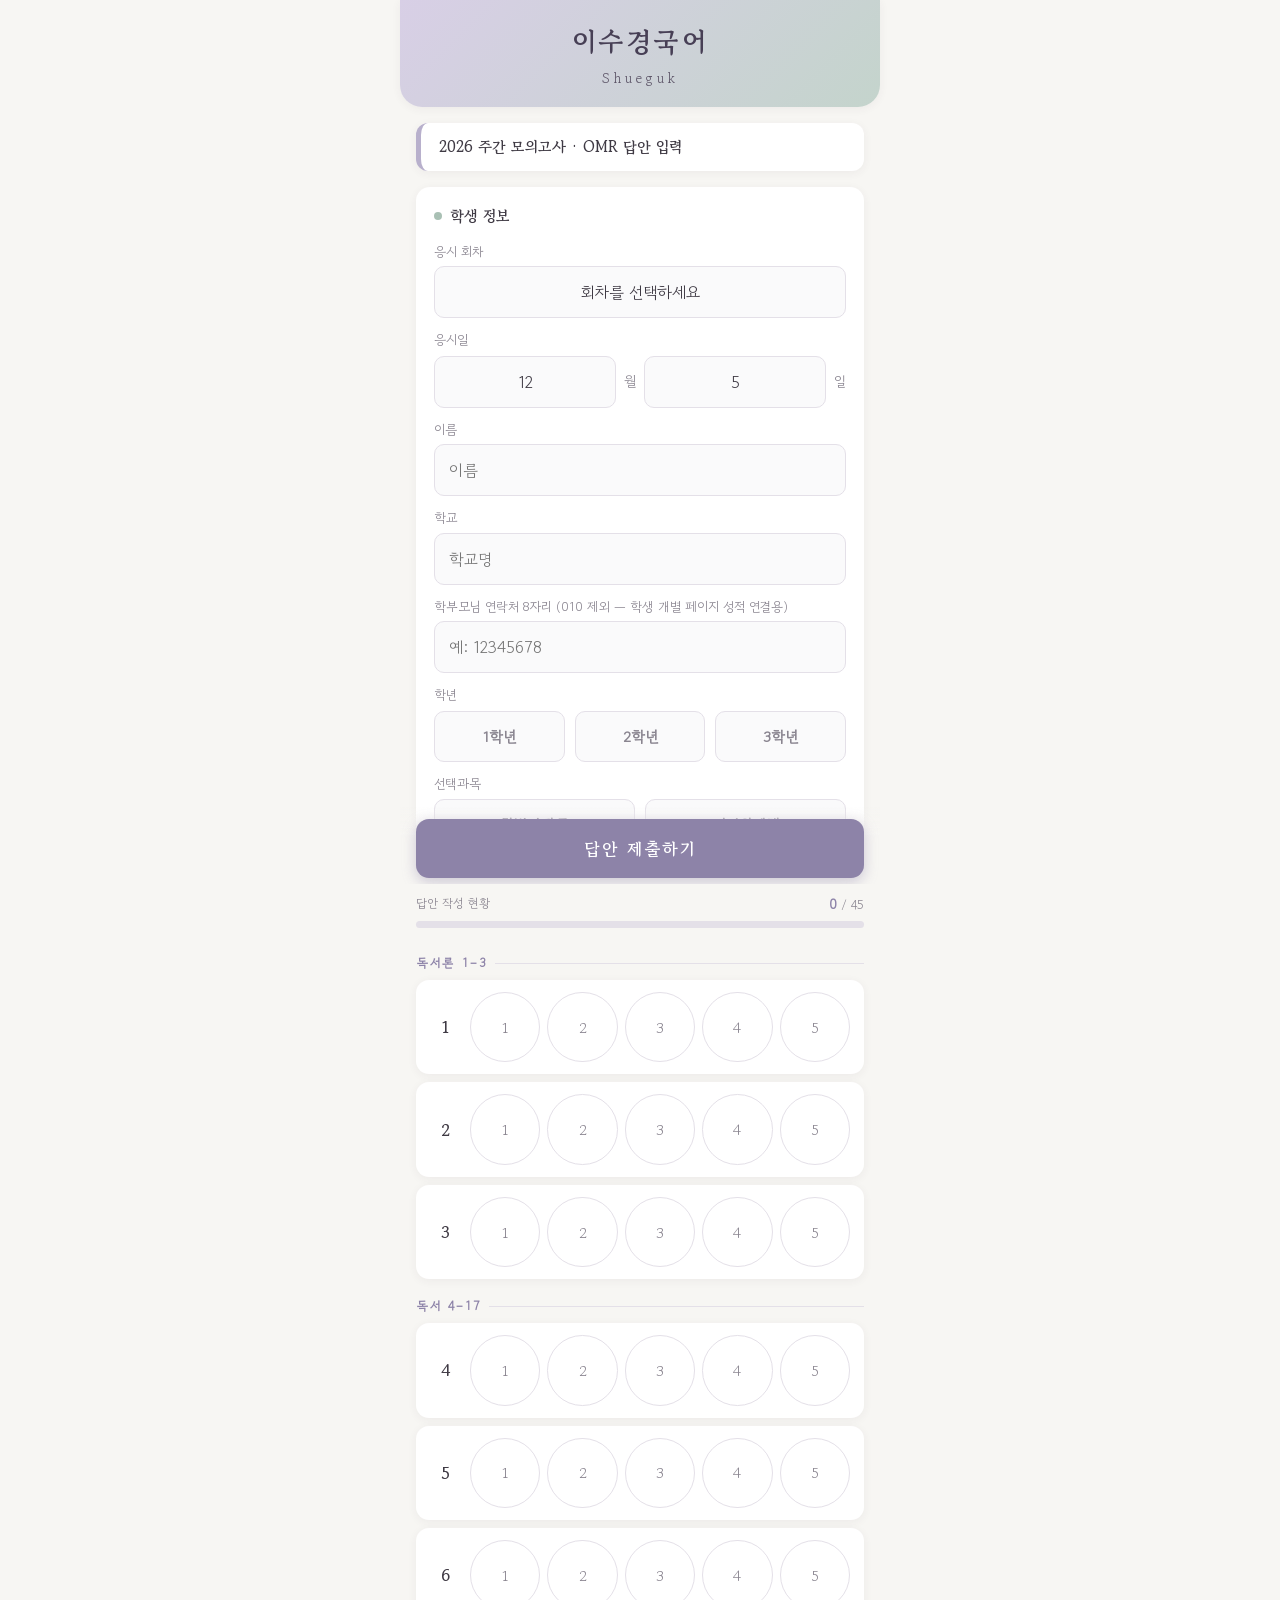
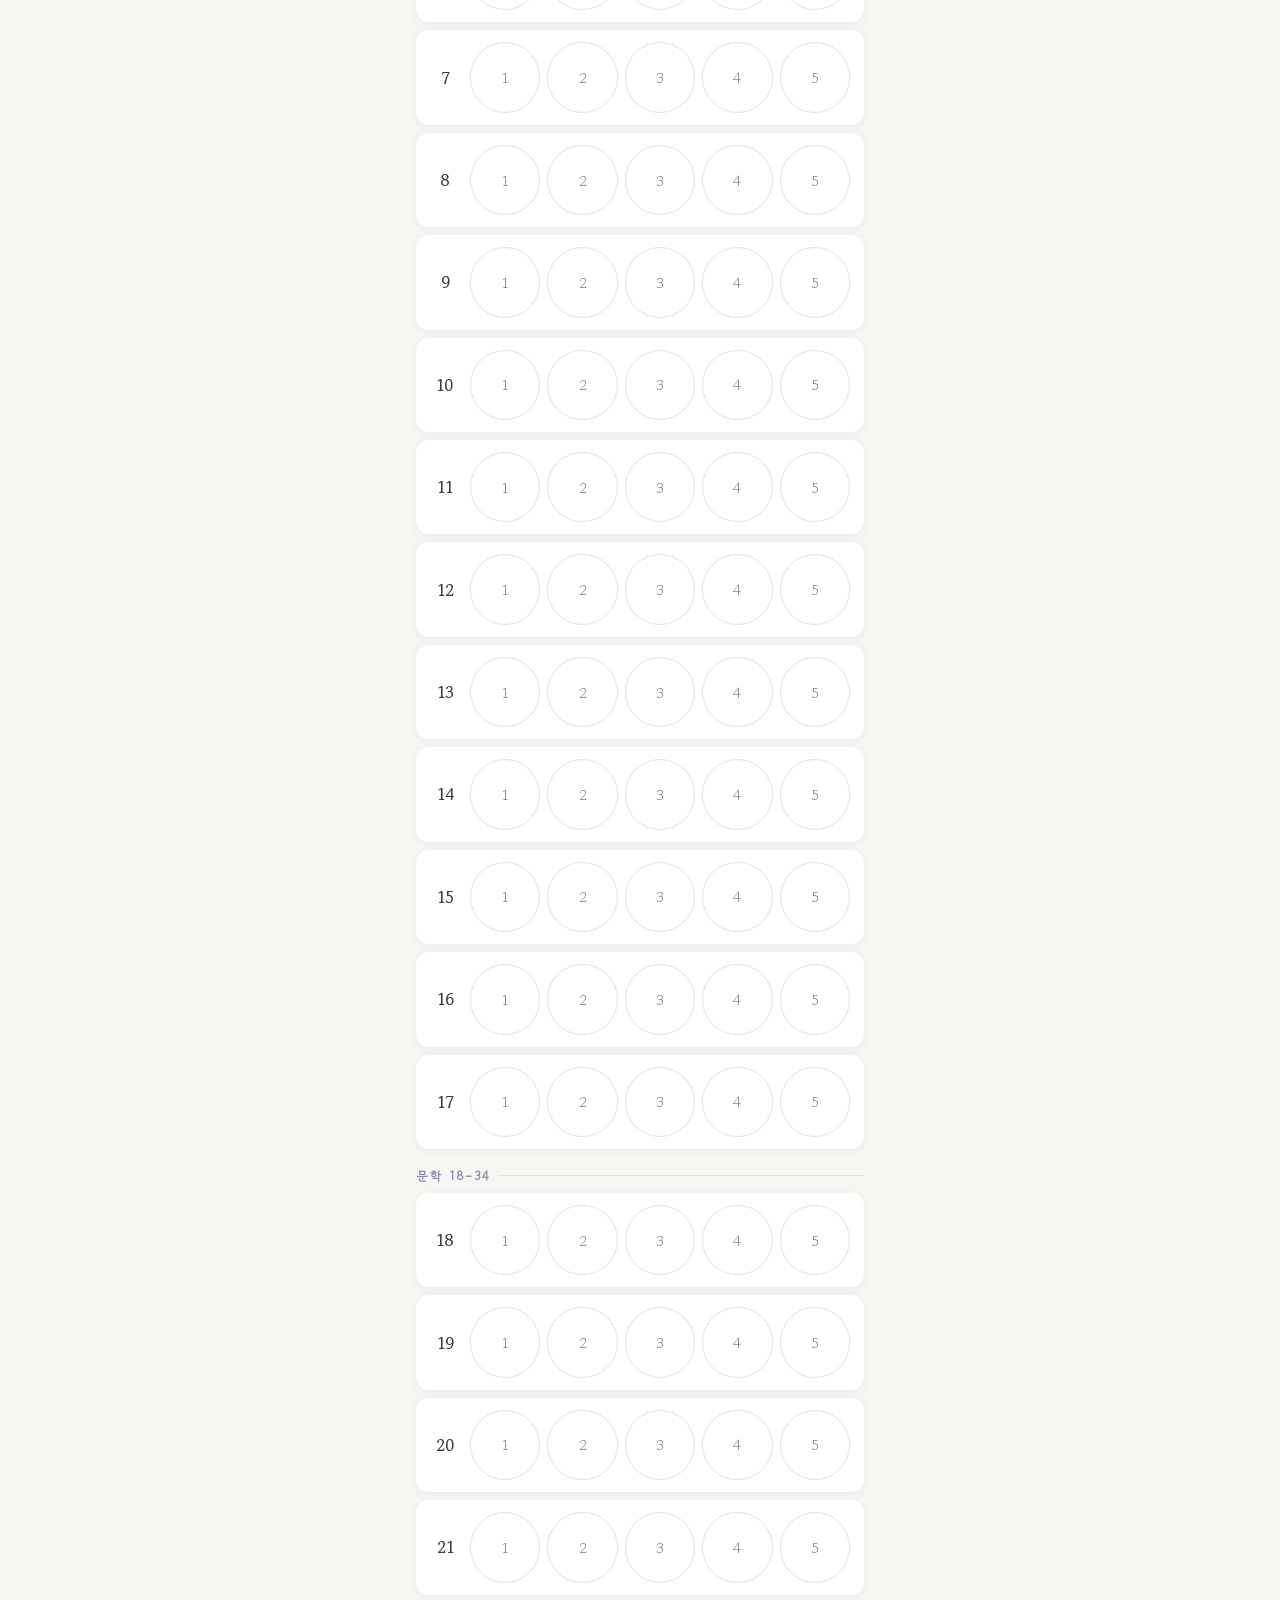
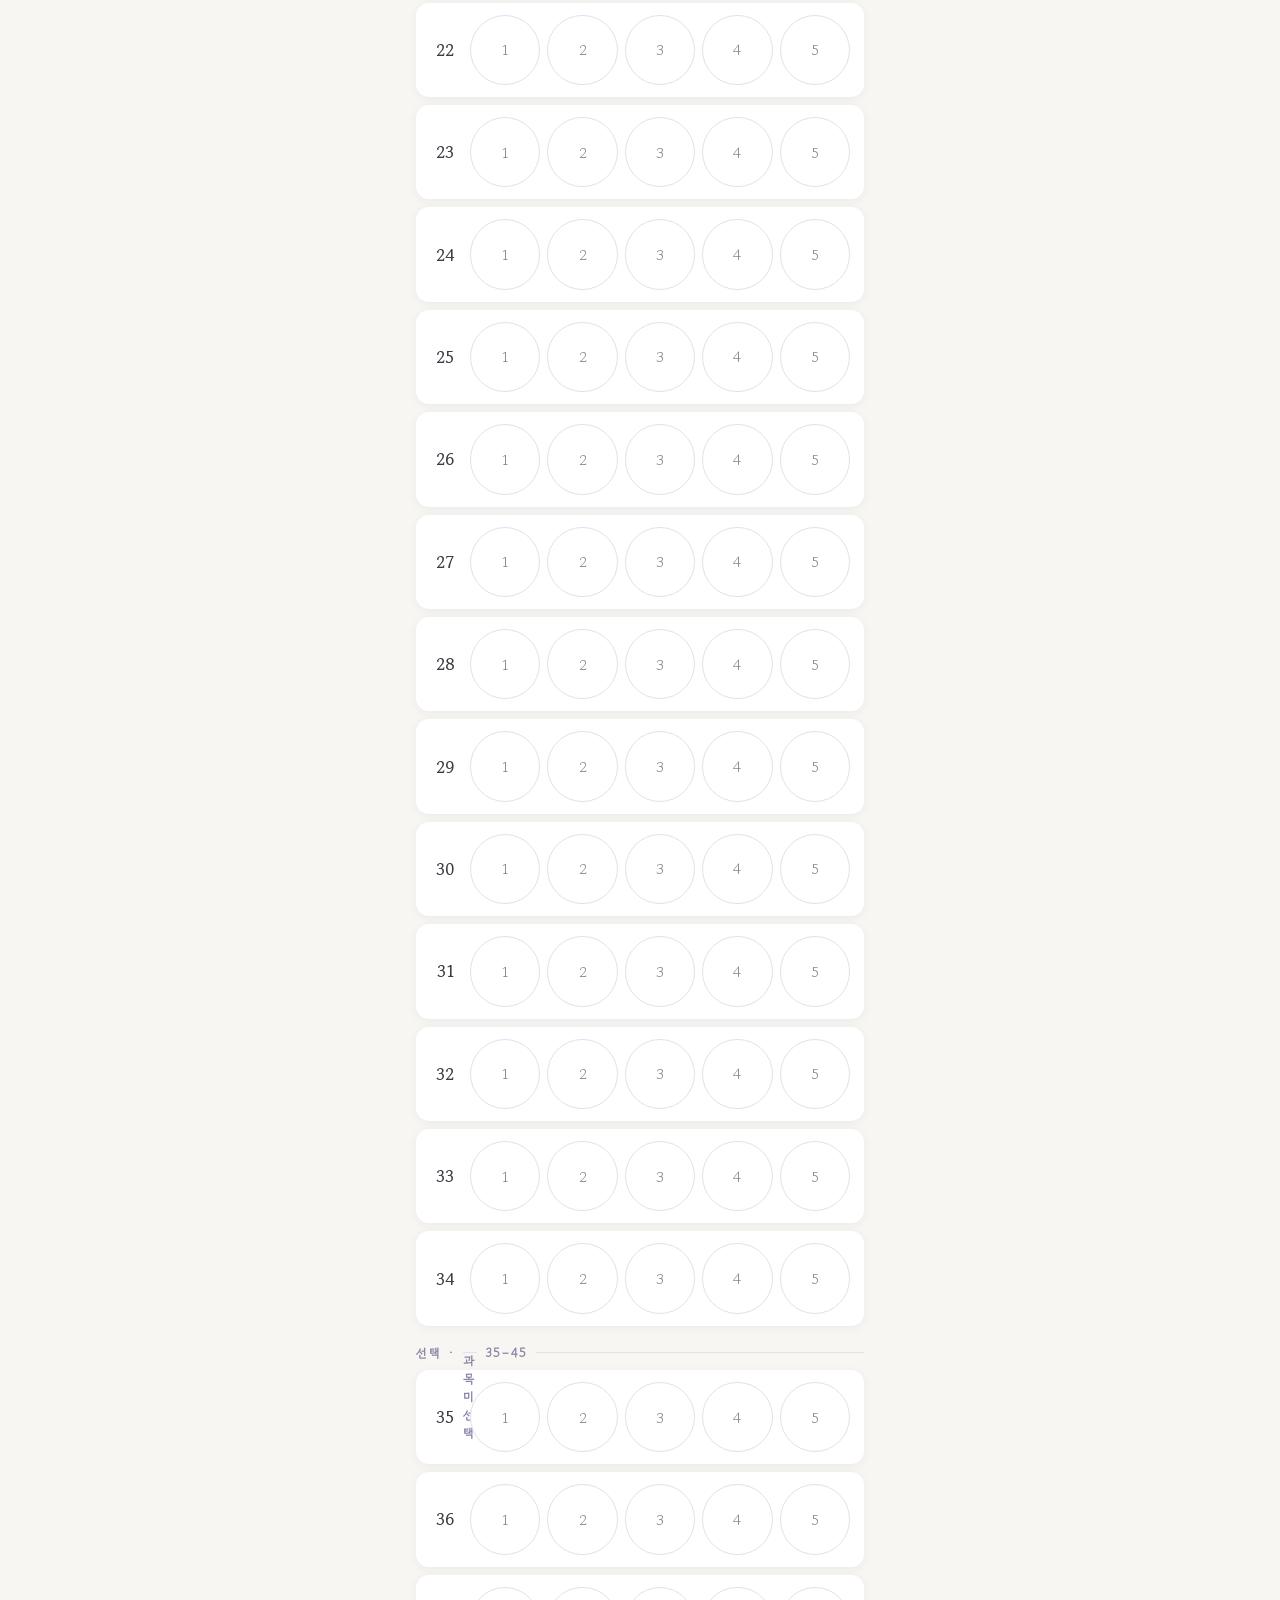
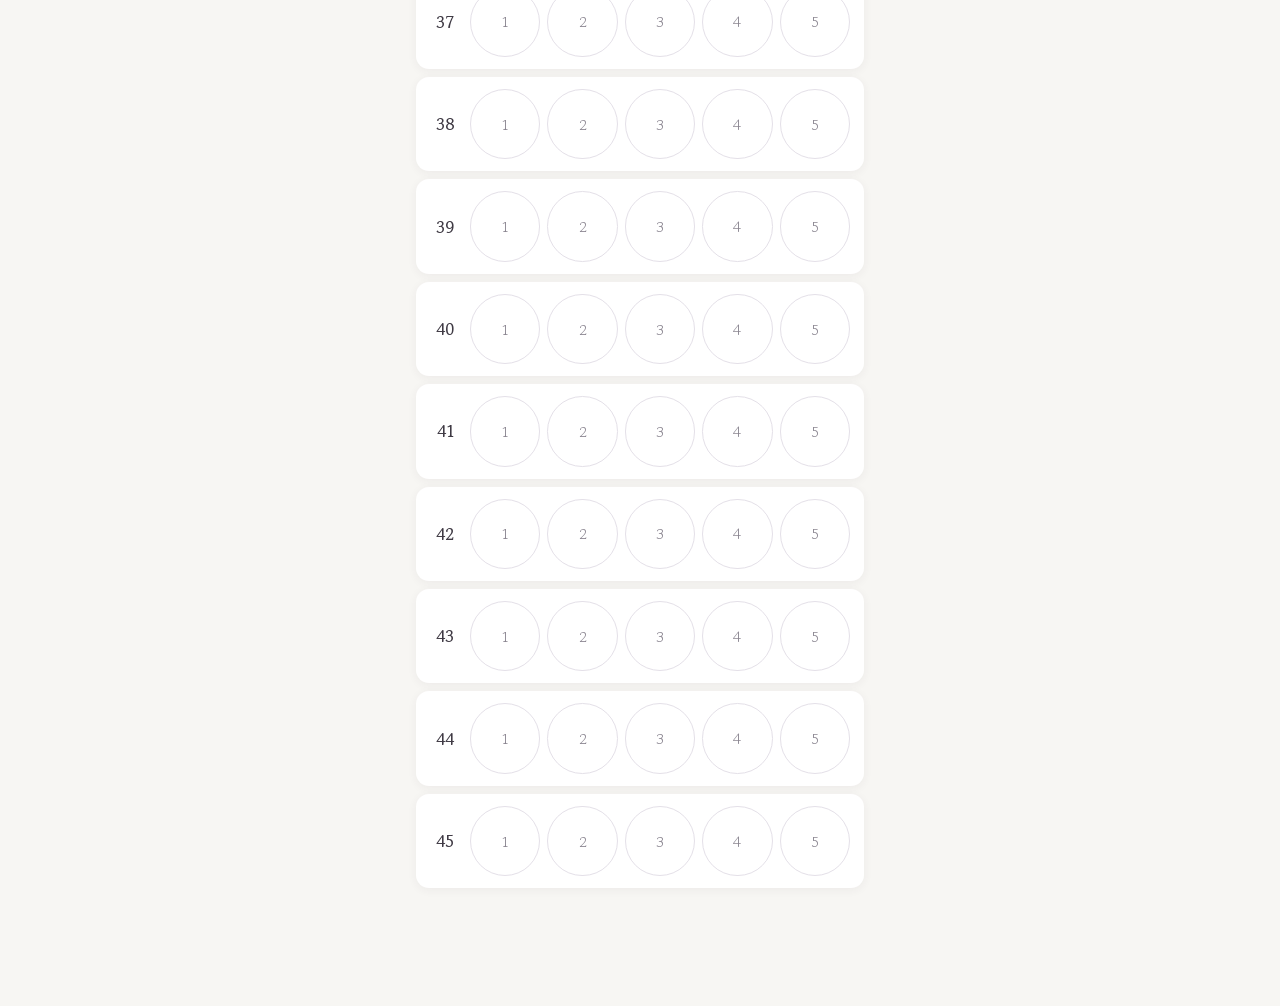
==== omr_student.html @ f89d7acd "omr_student.html 추가: Apps Script 학생 OMR 화면 원본(8자리 입력 반영) - 실서비스 omr_student(google.script.run 방식) 실파" ====
<!DOCTYPE html>
<html lang="ko">
<head>
<meta charset="utf-8">
<meta name="viewport" content="width=device-width, initial-scale=1, maximum-scale=1, user-scalable=no">
<title>이수경 국어 · 주간 모의고사 OMR</title>
<!-- ※ Apps Script 프로젝트의 'omr_student' 파일 원본입니다.
     수정 시 이 파일을 고친 뒤 Apps Script의 omr_student에 통째로 붙여넣고 재배포하세요.
     (2026-07: 학부모님 연락처 8자리 입력 + payload.studentId 추가 — 학생 개별 페이지 성적 연결용) -->
<link rel="preconnect" href="https://fonts.googleapis.com">
<link rel="preconnect" href="https://fonts.gstatic.com" crossorigin>
<link href="https://fonts.googleapis.com/css2?family=Gowun+Batang:wght@400;700&family=Gowun+Dodum&display=swap" rel="stylesheet">
<style>
  :root{
    --sage:#a9c0b4; --sage-d:#7fa08f;
    --lav:#b8b0cc; --lav-d:#8d83a8;
    --ink:#3f3a44; --muted:#8a8590;
    --line:#e4e0e8; --paper:#f7f6f3; --card:#ffffff;
    --ok:#1b8a3a; --ok-bg:#e3f2e8; --bad:#d0473f; --bar:#9b8fb5;
    --shadow:0 2px 10px rgba(63,58,68,.06);
  }
  *{box-sizing:border-box;-webkit-tap-highlight-color:transparent;}
  html,body{margin:0;padding:0;}
  body{
    font-family:'Gowun Dodum',-apple-system,sans-serif;
    background:var(--paper); color:var(--ink);
    max-width:480px; margin:0 auto; padding:0 0 110px;
    line-height:1.5;
  }
  /* ── 헤더 ── */
  .brand{
    background:linear-gradient(135deg,#d8cfe6 0%,#c4d4cc 100%);
    padding:22px 20px 18px; text-align:center;
    border-radius:0 0 22px 22px; box-shadow:var(--shadow);
  }
  .brand .name{
    font-family:'Gowun Batang',serif; font-weight:700;
    font-size:27px; letter-spacing:3px; color:#473f55;
  }
  .brand .sub{ font-family:'Gowun Batang',serif; font-size:14px; color:#5d5568; letter-spacing:4px; margin-top:5px; }
  .title-bar{
    background:var(--card); margin:16px 16px 0; padding:13px 18px;
    border-radius:12px; box-shadow:var(--shadow);
    font-family:'Gowun Batang',serif; font-size:15px; font-weight:700;
    border-left:5px solid var(--lav);
  }
  /* ── 학생정보 카드 ── */
  .card{
    background:var(--card); margin:16px; padding:18px;
    border-radius:14px; box-shadow:var(--shadow);
  }
  .card h3{
    margin:0 0 14px; font-size:15px; font-family:'Gowun Batang',serif;
    display:flex; align-items:center; gap:8px;
  }
  .card h3::before{ content:""; width:8px; height:8px; border-radius:50%; background:var(--sage); }
  label{ display:block; font-size:13px; color:var(--muted); margin:12px 0 5px; }
  input[type=text]{
    width:100%; padding:13px 14px; border:1.5px solid var(--line);
    border-radius:10px; font-size:16px; font-family:inherit; background:#fafafb;
    transition:border-color .15s;
  }
  input[type=text]:focus{ outline:none; border-color:var(--lav); background:#fff; }
  /* 응시일 드롭다운 */
  .date-row{ display:flex; align-items:center; gap:8px; margin-top:6px; }
  .sel{
    flex:1; padding:13px 12px; border:1.5px solid var(--line); border-radius:10px;
    font-size:16px; font-family:inherit; background:#fafafb; color:var(--ink);
    -webkit-appearance:none; appearance:none; text-align:center;
  }
  .sel:focus{ outline:none; border-color:var(--lav); background:#fff; }
  .date-row .unit{ font-size:14px; color:var(--muted); }
  /* 선택과목 토글 */
  .subj{ display:flex; gap:10px; margin-top:6px; }
  .subj button{
    flex:1; padding:14px 8px; border:1.5px solid var(--line); background:#fafafb;
    border-radius:10px; font-size:15px; font-family:inherit; color:var(--muted);
    cursor:pointer; transition:all .15s; font-weight:700;
  }
  .subj button.on{
    background:var(--lav); border-color:var(--lav); color:#fff;
    box-shadow:0 3px 8px rgba(141,131,168,.35);
  }
  /* ── 진행률 ── */
  .progress-wrap{
    position:sticky; top:0; z-index:20; background:var(--paper);
    padding:10px 16px 8px; backdrop-filter:blur(4px);
  }
  .progress-info{ display:flex; justify-content:space-between; font-size:12px; color:var(--muted); margin-bottom:6px; }
  .progress-info b{ color:var(--lav-d); font-size:14px; }
  .bar{ height:7px; background:var(--line); border-radius:99px; overflow:hidden; }
  .bar > i{ display:block; height:100%; width:0; background:linear-gradient(90deg,var(--sage),var(--lav)); transition:width .3s; }
  /* ── 문항 섹션 ── */
  .sec-label{
    margin:18px 16px 4px; font-size:12px; letter-spacing:2px; color:var(--lav-d);
    font-weight:700; display:flex; align-items:center; gap:8px;
  }
  .sec-label span{ flex:1; height:1px; background:var(--line); }
  .q{
    background:var(--card); margin:8px 16px; padding:12px 14px;
    border-radius:13px; box-shadow:var(--shadow);
    display:flex; align-items:center; gap:10px;
    transition:box-shadow .15s;
  }
  .q.answered{ box-shadow:0 0 0 1.5px var(--sage) inset, var(--shadow); }
  .q .num{
    width:30px; flex-shrink:0; text-align:center;
    font-family:'Gowun Batang',serif; font-weight:700; font-size:16px; color:var(--ink);
  }
  .choices{ display:flex; gap:7px; flex:1; }
  .choices button{
    flex:1; aspect-ratio:1; min-width:0; border:1.5px solid var(--line);
    background:#fff; border-radius:50%; font-size:15px; color:var(--muted);
    font-family:'Gowun Batang',serif; cursor:pointer; transition:all .12s;
  }
  .choices button:active{ transform:scale(.9); }
  .choices button.sel{
    background:var(--sage-d); border-color:var(--sage-d); color:#fff; font-weight:700;
    box-shadow:0 2px 6px rgba(127,160,143,.4);
  }
  /* ── 하단 제출 바 ── */
  .footer{
    position:fixed; bottom:0; left:50%; transform:translateX(-50%);
    width:100%; max-width:480px; padding:12px 16px 22px;
    background:linear-gradient(to top,var(--paper) 70%,transparent);
  }
  #submit{
    width:100%; padding:17px; border:none; border-radius:13px;
    background:var(--lav-d); color:#fff; font-size:17px; font-weight:700;
    font-family:'Gowun Batang',serif; cursor:pointer; letter-spacing:2px;
    box-shadow:0 4px 14px rgba(141,131,168,.4); transition:opacity .15s;
  }
  #submit:active{ opacity:.85; }
  #submit:disabled{ background:var(--muted); box-shadow:none; }
  /* ── 완료 화면 ── */
  .done{
    display:none; text-align:center; padding:70px 30px;
  }
  .done .check{
    width:84px; height:84px; margin:0 auto 22px; border-radius:50%;
    background:var(--ok-bg); display:flex; align-items:center; justify-content:center;
    font-size:42px; color:var(--ok);
  }
  .done h2{ font-family:'Gowun Batang',serif; margin:0 0 8px; }
  .done p{ color:var(--muted); font-size:14px; }
  .toast{
    position:fixed; bottom:96px; left:50%; transform:translateX(-50%) translateY(20px);
    background:var(--ink); color:#fff; padding:11px 20px; border-radius:99px;
    font-size:13px; opacity:0; transition:all .25s; pointer-events:none; z-index:50; white-space:nowrap;
  }
  .toast.show{ opacity:1; transform:translateX(-50%) translateY(0); }

  /* ───── 성적표 영역 ───── */
  #report{ display:none; }
  #report .rbrand{ background:linear-gradient(135deg,#d8cfe6 0%,#c4d4cc 100%);
    padding:22px; display:flex; align-items:center; justify-content:space-between;
    border-radius:0 0 22px 22px; box-shadow:var(--shadow); }
  #report .rbrand .name{ font-family:'Gowun Batang',serif; font-weight:700; font-size:24px; letter-spacing:2px; color:#473f55; }
  #report .rbrand .sub{ font-family:'Gowun Batang',serif; font-size:13px; color:#5d5568; letter-spacing:2px; margin-top:4px; }
  #report .rbrand .logo{ width:54px;height:54px;border-radius:50%;background:rgba(255,255,255,.55);
    display:flex;align-items:center;justify-content:center;font-family:'Gowun Batang',serif;font-size:11px;color:#6b6280; }
  #report .tbar{ background:#e8e3f0; margin:16px; padding:11px 18px; border-radius:10px;
    font-family:'Gowun Batang',serif; font-size:15px; font-weight:700; color:#4a4356; text-align:center; }
  #report section{ margin:16px; }
  #report h2{ font-family:'Gowun Batang',serif; font-size:16px; margin:0 0 10px; display:flex; align-items:center; gap:8px; }
  #report h2::before{ content:""; width:9px;height:9px;border-radius:2px;background:var(--lav); }
  #report table{ width:100%; border-collapse:collapse; background:#fff; border-radius:10px; overflow:hidden; box-shadow:var(--shadow); }
  #report th,#report td{ padding:11px 8px; text-align:center; font-size:14px; }
  #report .info th{ background:#cdd9e0; color:#3c4a52; font-weight:700; }
  #report .info td{ background:#efeef1; }
  #report .score th{ background:#cdd9e0; color:#3c4a52; }
  #report .score td{ background:#efeef1; font-size:15px; }
  #report .score .big{ font-family:'Gowun Batang',serif; font-size:22px; font-weight:700; color:var(--lav-d); }
  #report table.areatbl th{ background:#dcd5e6; color:#473f55; font-size:13px; padding:9px 6px; }
  #report table.areatbl td{ padding:9px 6px; font-size:13.5px; border-bottom:1px solid var(--line); white-space:nowrap; }
  #report table.areatbl td.areaname{ text-align:left; padding-left:14px; }
  #report table.areatbl .cat{ color:var(--muted); font-size:12px; font-weight:700; }
  #report table.areatbl .hit{ color:var(--lav-d); font-weight:700; }
  #report table.areatbl tr.total td{ background:#efeef1; font-weight:700; }
  #report .chart{ background:#fff; border-radius:10px; box-shadow:var(--shadow); padding:14px 10px 8px; margin-top:14px; }
  #report .grid-wrap{ overflow-x:auto; background:#fff; border-radius:10px; box-shadow:var(--shadow); padding:4px; }
  #report table.scoretbl{ min-width:480px; }
  #report table.scoretbl th,#report table.scoretbl td{ padding:7px 5px; font-size:12.5px; border:1px solid #eee; }
  #report .rowlabel{ background:#dcd5e6; color:#473f55; font-weight:700; white-space:nowrap; font-size:12px; }
  #report .qn{ background:#e8e3f0; font-weight:700; color:#4a4356; }
  #report td.o{ color:var(--ok); font-weight:700; }
  #report td.x{ color:var(--bad); font-weight:700; background:#fcebea; }
  #report .legend{ font-size:12px; color:var(--muted); margin-top:8px; text-align:right; }
</style>
</head>
<body>

<div id="main">
  <!-- 헤더 -->
  <div class="brand">
    <div class="name">이수경국어</div>
    <div class="sub">Shueguk</div>
  </div>
  <div class="title-bar">2026 주간 모의고사 · OMR 답안 입력</div>

  <!-- 학생정보 -->
  <div class="card">
    <h3>학생 정보</h3>
    <label>응시 회차</label>
    <select id="exam" class="sel" style="width:100%;">
      <option value="">회차를 선택하세요</option>
    </select>
    <label>응시일</label>
    <div class="date-row">
      <select id="mon" class="sel"></select>
      <span class="unit">월</span>
      <select id="day" class="sel"></select>
      <span class="unit">일</span>
    </div>
    <label>이름</label>
    <input type="text" id="name" placeholder="이름" autocomplete="off">
    <label>학교</label>
    <input type="text" id="school" placeholder="학교명" autocomplete="off">
    <label>학부모님 연락처 8자리 (010 제외 — 학생 개별 페이지 성적 연결용)</label>
    <input type="text" id="parentPhone" placeholder="예: 12345678" inputmode="numeric" maxlength="9" autocomplete="off">
    <label>학년</label>
    <div class="subj">
      <button type="button" data-grade="1" onclick="pickGrade(this)">1학년</button>
      <button type="button" data-grade="2" onclick="pickGrade(this)">2학년</button>
      <button type="button" data-grade="3" onclick="pickGrade(this)">3학년</button>
    </div>
    <label>선택과목</label>
    <div class="subj">
      <button type="button" data-subj="화법과작문" onclick="pickSubj(this)">화법과작문</button>
      <button type="button" data-subj="언어와매체" onclick="pickSubj(this)">언어와매체</button>
    </div>
  </div>

  <!-- 진행률 -->
  <div class="progress-wrap">
    <div class="progress-info"><span>답안 작성 현황</span><span><b id="cnt">0</b> / 45</span></div>
    <div class="bar"><i id="barFill"></i></div>
  </div>

  <!-- 문항 영역 (스크립트가 영역별로 자동 생성) -->
  <div id="quiz"></div>
</div>

<!-- 완료 화면 -->
<div class="done" id="done">
  <div class="check">✓</div>
  <h2>제출이 완료되었습니다</h2>
  <p id="doneMsg"></p>
</div>

<!-- 제출 바 -->
<div class="footer" id="footer">
  <button id="submit" onclick="submit()">답안 제출하기</button>
</div>

<!-- 성적표 -->
<div id="report"></div>

<div class="toast" id="toast"></div>

<script>
  const TOTAL = 45;
  // 영역 구분 (성적표 큰 분류와 일치)
  const SECTIONS = [
    { name:'독서론',  from:1,  to:3  },
    { name:'독서',    from:4,  to:17 },
    { name:'문학',    from:18, to:34 },
    { name:'선택과목', from:35, to:45, select:true }
  ];
  const picks = {};
  let subject = null;
  let grade = null;

  // 응시일 드롭다운 채우기 (월 1~12, 일 1~31)
  (function fillDate(){
    const mon=document.getElementById('mon'), day=document.getElementById('day');
    const now=new Date();
    for(let m=1;m<=12;m++){ const o=document.createElement('option'); o.value=m; o.textContent=m; if(m===now.getMonth()+1)o.selected=true; mon.appendChild(o); }
    for(let d=1;d<=31;d++){ const o=document.createElement('option'); o.value=d; o.textContent=d; if(d===now.getDate())o.selected=true; day.appendChild(o); }
  })();

  // 회차 목록 불러오기 (스프레드시트에서 자동)
  function fillExamList(names){
    const sel=document.getElementById('exam');
    sel.innerHTML='<option value="">회차를 선택하세요</option>';
    names.forEach(n=>{ const o=document.createElement('option'); o.value=n; o.textContent=n; sel.appendChild(o); });
  }
  (function loadExams(){
    if(window.google && google.script && google.script.run){
      // 실제 환경: 스프레드시트의 회차정답 시트에서 목록을 가져옴
      google.script.run.withSuccessHandler(fillExamList)
        .withFailureHandler(()=>toast('회차 목록을 불러오지 못했습니다'))
        .getExamList();
    }else{
      // 로컬 데모: 임시 목록
      fillExamList(['상상3-4회차','상상3-5회차']);
    }
  })();

  // 문항 한 개 생성
  function makeQ(i){
    const q = document.createElement('div');
    q.className='q'; q.id='q'+i;
    q.innerHTML = `<span class="num">${i}</span><div class="choices"></div>`;
    const ch = q.querySelector('.choices');
    for(let j=1;j<=5;j++){
      const b=document.createElement('button');
      b.textContent=j;
      b.onclick=()=>choose(i,j,ch,q);
      ch.appendChild(b);
    }
    return q;
  }

  // 영역별 섹션 렌더링
  function buildQuiz(){
    const quiz=document.getElementById('quiz');
    SECTIONS.forEach(sec=>{
      const label=document.createElement('div');
      label.className='sec-label';
      if(sec.select){
        label.innerHTML=`선택 · <span id="subjLabel" style="flex:0;color:var(--lav-d)">과목 미선택</span> ${sec.from}–${sec.to}<span></span>`;
      }else{
        label.innerHTML=`${sec.name} ${sec.from}–${sec.to}<span></span>`;
      }
      quiz.appendChild(label);
      for(let i=sec.from;i<=sec.to;i++) quiz.appendChild(makeQ(i));
    });
  }
  buildQuiz();

  function choose(i,j,ch,q){
    picks[i]=j;
    ch.querySelectorAll('button').forEach(x=>x.classList.remove('sel'));
    ch.children[j-1].classList.add('sel');
    q.classList.add('answered');
    updateProgress();
  }

  function updateProgress(){
    const n=Object.keys(picks).length;
    document.getElementById('cnt').textContent=n;
    document.getElementById('barFill').style.width=(n/TOTAL*100)+'%';
  }

  function pickSubj(btn){
    subject=btn.dataset.subj;
    btn.parentElement.querySelectorAll('button').forEach(b=>b.classList.remove('on'));
    btn.classList.add('on');
    const lbl=document.getElementById('subjLabel'); if(lbl) lbl.textContent=subject;
  }

  function pickGrade(btn){
    grade=btn.dataset.grade;
    btn.parentElement.querySelectorAll('button').forEach(b=>b.classList.remove('on'));
    btn.classList.add('on');
  }

  function toast(msg){
    const t=document.getElementById('toast');
    t.textContent=msg; t.classList.add('show');
    clearTimeout(t._t); t._t=setTimeout(()=>t.classList.remove('show'),2200);
  }

  function submit(){
    const name=document.getElementById('name').value.trim();
    const school=document.getElementById('school').value.trim();
    const studentId=document.getElementById('parentPhone').value.replace(/\D/g,'');
    const examName=document.getElementById('exam').value;
    const mon=document.getElementById('mon').value;
    const day=document.getElementById('day').value;
    if(!examName){ toast('응시 회차를 선택해 주세요'); window.scrollTo({top:0,behavior:'smooth'}); return; }
    if(!name){ toast('이름을 입력해 주세요'); document.getElementById('name').focus(); return; }
    if(!school){ toast('학교를 입력해 주세요'); document.getElementById('school').focus(); return; }
    if(!/^\d{8}$/.test(studentId)){ toast('학부모님 연락처 8자리를 입력해 주세요 (010 제외)'); document.getElementById('parentPhone').focus(); return; }
    if(!grade){ toast('학년을 선택해 주세요'); window.scrollTo({top:0,behavior:'smooth'}); return; }
    if(!subject){ toast('선택과목을 골라 주세요'); window.scrollTo({top:0,behavior:'smooth'}); return; }

    const missing=[];
    for(let i=1;i<=TOTAL;i++) if(!picks[i]) missing.push(i);
    if(missing.length){
      if(!confirm(`미응답 ${missing.length}문항이 있습니다 (${missing.slice(0,5).join(', ')}${missing.length>5?'...':''}).\n그대로 제출할까요?`)) return;
    }

    const payload={
      examName, name, school, grade, subject,
      studentId,   // 부모님 8자리 — 응답 시트 '학생ID' 열에 기록(동명이인 구분용)
      examDate: `${mon}월 ${day}일`,
      examMonth: Number(mon), examDay: Number(day),
      answers: picks,
      submittedAt: new Date().toISOString()
    };

    const btn=document.getElementById('submit');
    btn.disabled=true; btn.textContent='채점 중...';

    if(window.google && google.script && google.script.run){
      // 실제 환경: 서버가 채점·저장 후 성적표 데이터(JSON 문자열)를 돌려줌
      google.script.run
        .withSuccessHandler(function(jsonStr){
          let res;
          try{ res = JSON.parse(jsonStr); }
          catch(e){ btn.disabled=false; btn.textContent='답안 제출하기'; toast('결과 데이터 오류'); return; }
          if(res && res.ok){ onDone(res); }
          else{ btn.disabled=false; btn.textContent='답안 제출하기'; toast('채점 오류: ' + (res&&res.error?res.error:'알 수 없음')); }
        })
        .withFailureHandler(e=>{ btn.disabled=false; btn.textContent='답안 제출하기'; toast('제출 실패: 다시 시도해 주세요'); })
        .submitOMR(payload);
    }else{
      // 로컬 데모: 서버 없이 완료 화면만
      console.log('제출 payload:', payload);
      setTimeout(()=>onDone({ student:payload, result:null }), 600);
    }
  }

  function onDone(res){
    document.getElementById('main').style.display='none';
    document.getElementById('footer').style.display='none';
    if(res && res.result){
      renderReport(res);          // 서버 채점 결과 → 성적표
    }else{
      // 데모(로컬): 결과가 없으면 완료 메시지만
      const p=res.student||res;
      document.getElementById('done').style.display='block';
      document.getElementById('doneMsg').textContent=
        `${p.name} · ${p.school} ${p.grade}학년 · ${p.subject} · ${p.examName||''} · ${p.examDate} 응시 제출 완료 (데모: 서버 연동 시 성적표 표시)`;
      window.scrollTo(0,0);
    }
  }

  /* ─── 성적표 렌더링 (서버가 준 결과 res를 그림) ─── */
  function renderReport(res){
    const st=res.student, exam=res.exam, r=res.result;
    const catCount={}; r.areas.forEach(a=>catCount[a.cat]=(catCount[a.cat]||0)+1);
    const catSeen={}; let areaRows='';
    r.areas.forEach(a=>{
      const first=!catSeen[a.cat]; catSeen[a.cat]=true;
      areaRows+=`<tr>${first?`<td class="cat" rowspan="${catCount[a.cat]}">${a.cat}</td>`:''}
        <td class="areaname">${a.name}</td><td>${a.full}</td><td class="hit">${a.score}</td><td>${a.rate}</td></tr>`;
    });
    function block(s,e){
      let qn='<tr><td class="rowlabel">문항</td>',an='<tr><td class="rowlabel">정답</td>',
          my='<tr><td class="rowlabel">학생답안</td>',ox='<tr><td class="rowlabel">정오</td>';
      for(let q=s;q<=e;q++){ const d=r.detail[q];
        qn+=`<td class="qn">${q}</td>`; an+=`<td>${d.ans}</td>`;
        my+=`<td class="${d.ok?'':'x'}">${d.mine}</td>`;
        ox+=`<td class="${d.ok?'o':'x'}">${d.ok?d.pt:0}</td>`; }
      return `<table class="scoretbl">${qn}</tr>${an}</tr>${my}</tr>${ox}</tr></table>`;
    }
    const PLOT=160;
    const bars=r.areas.map(a=>`<div style="flex:1;display:flex;flex-direction:column;align-items:center;justify-content:flex-end;height:100%;">
      <div style="font-size:11px;color:var(--muted);margin-bottom:3px;">${a.rate}</div>
      <div style="width:58%;height:${a.rate/100*PLOT}px;background:var(--bar);border-radius:3px 3px 0 0;"></div></div>`).join('');
    const labels=r.areas.map(a=>`<div style="flex:1;text-align:center;font-size:10.5px;color:var(--ink);line-height:1.2;word-break:keep-all;padding:0 2px;">${a.name}</div>`).join('');
    const chart=`<div style="display:flex;align-items:flex-end;gap:4px;height:${PLOT+20}px;border-bottom:1.5px solid var(--line);padding:0 6px;">${bars}</div>
      <div style="display:flex;gap:4px;padding:7px 6px 0;">${labels}</div>`;

    document.getElementById('report').innerHTML=`
      <div class="rbrand"><div><div class="name">이수경국어</div><div class="sub">Shueguk</div></div><div class="logo">Shueguk</div></div>
      <div class="tbar">2026 주간 모의고사 성적표 · ${exam.code}</div>
      <section><h2>1. 학생정보</h2>
        <table class="info"><tr><th>성명</th><th>학교</th><th>학년</th><th>선택과목</th><th>응시일</th></tr>
        <tr><td>${st.name}</td><td>${st.school}</td><td>${st.grade}</td><td>${exam.subject}</td><td>${st.examDate}</td></tr></table></section>
      <section><h2>2. 성적</h2>
        <table class="score"><tr><th>점수(100점 만점)</th><th>등급</th><th>등급컷</th></tr>
        <tr><td class="big">${r.got}</td><td class="big">${r.grade}</td><td>${exam.cuts.join('-')}</td></tr></table></section>
      <section><h2>3. 영역분류별 성취도 분석</h2>
        <table class="areatbl"><tr><th>분류</th><th>영역</th><th>배점</th><th>득점</th><th>성취도(%)</th></tr>
        ${areaRows}
        <tr class="total"><td colspan="2">합계</td><td>${r.total}</td><td>${r.got}</td><td>${Math.round(r.got/r.total*100)}</td></tr></table>
        <div class="chart">${chart}</div></section>
      <section><h2>4. 문항 채점표</h2>
        <div class="grid-wrap">${block(1,15)}${block(16,30)}${block(31,45)}</div>
        <div class="legend">정오 칸의 숫자 = 획득 배점 · 0 = 오답</div></section>`;
    document.getElementById('report').style.display='block';
    window.scrollTo(0,0);
  }
</script>
</body>
</html>
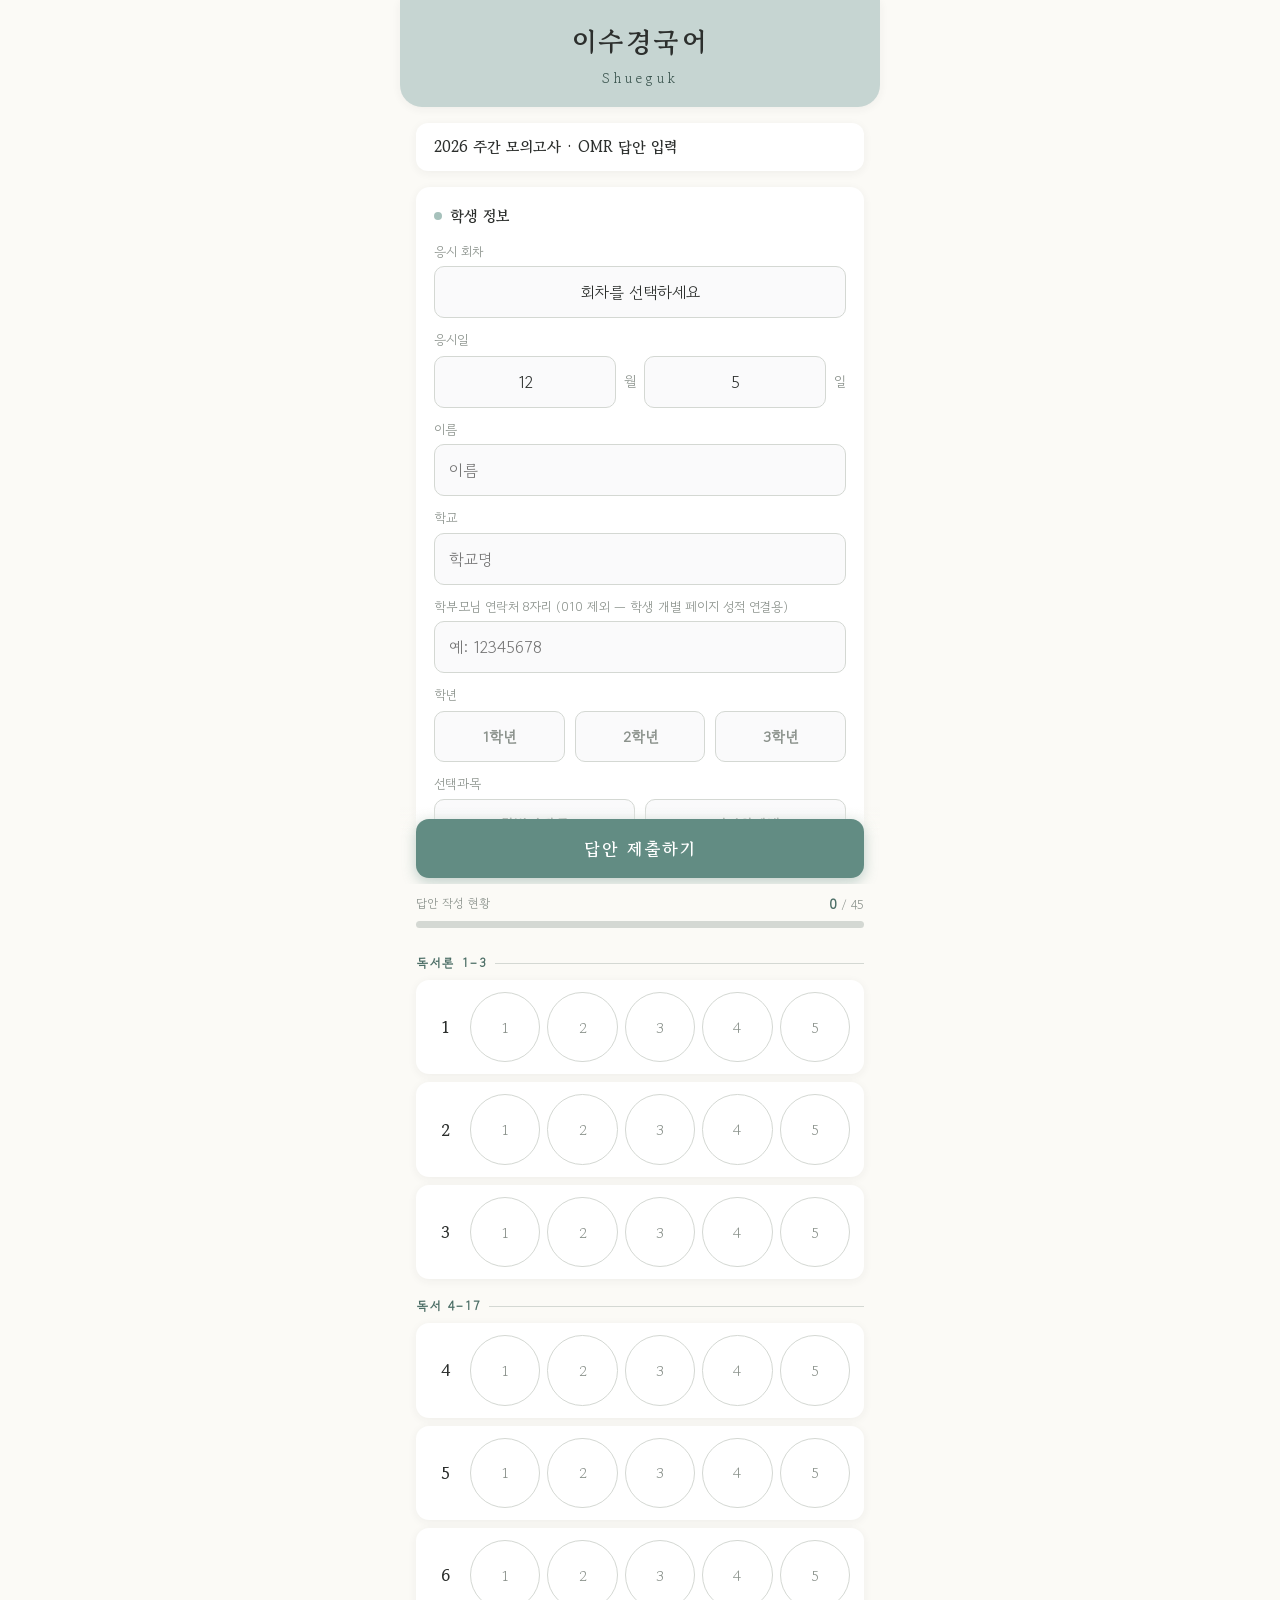
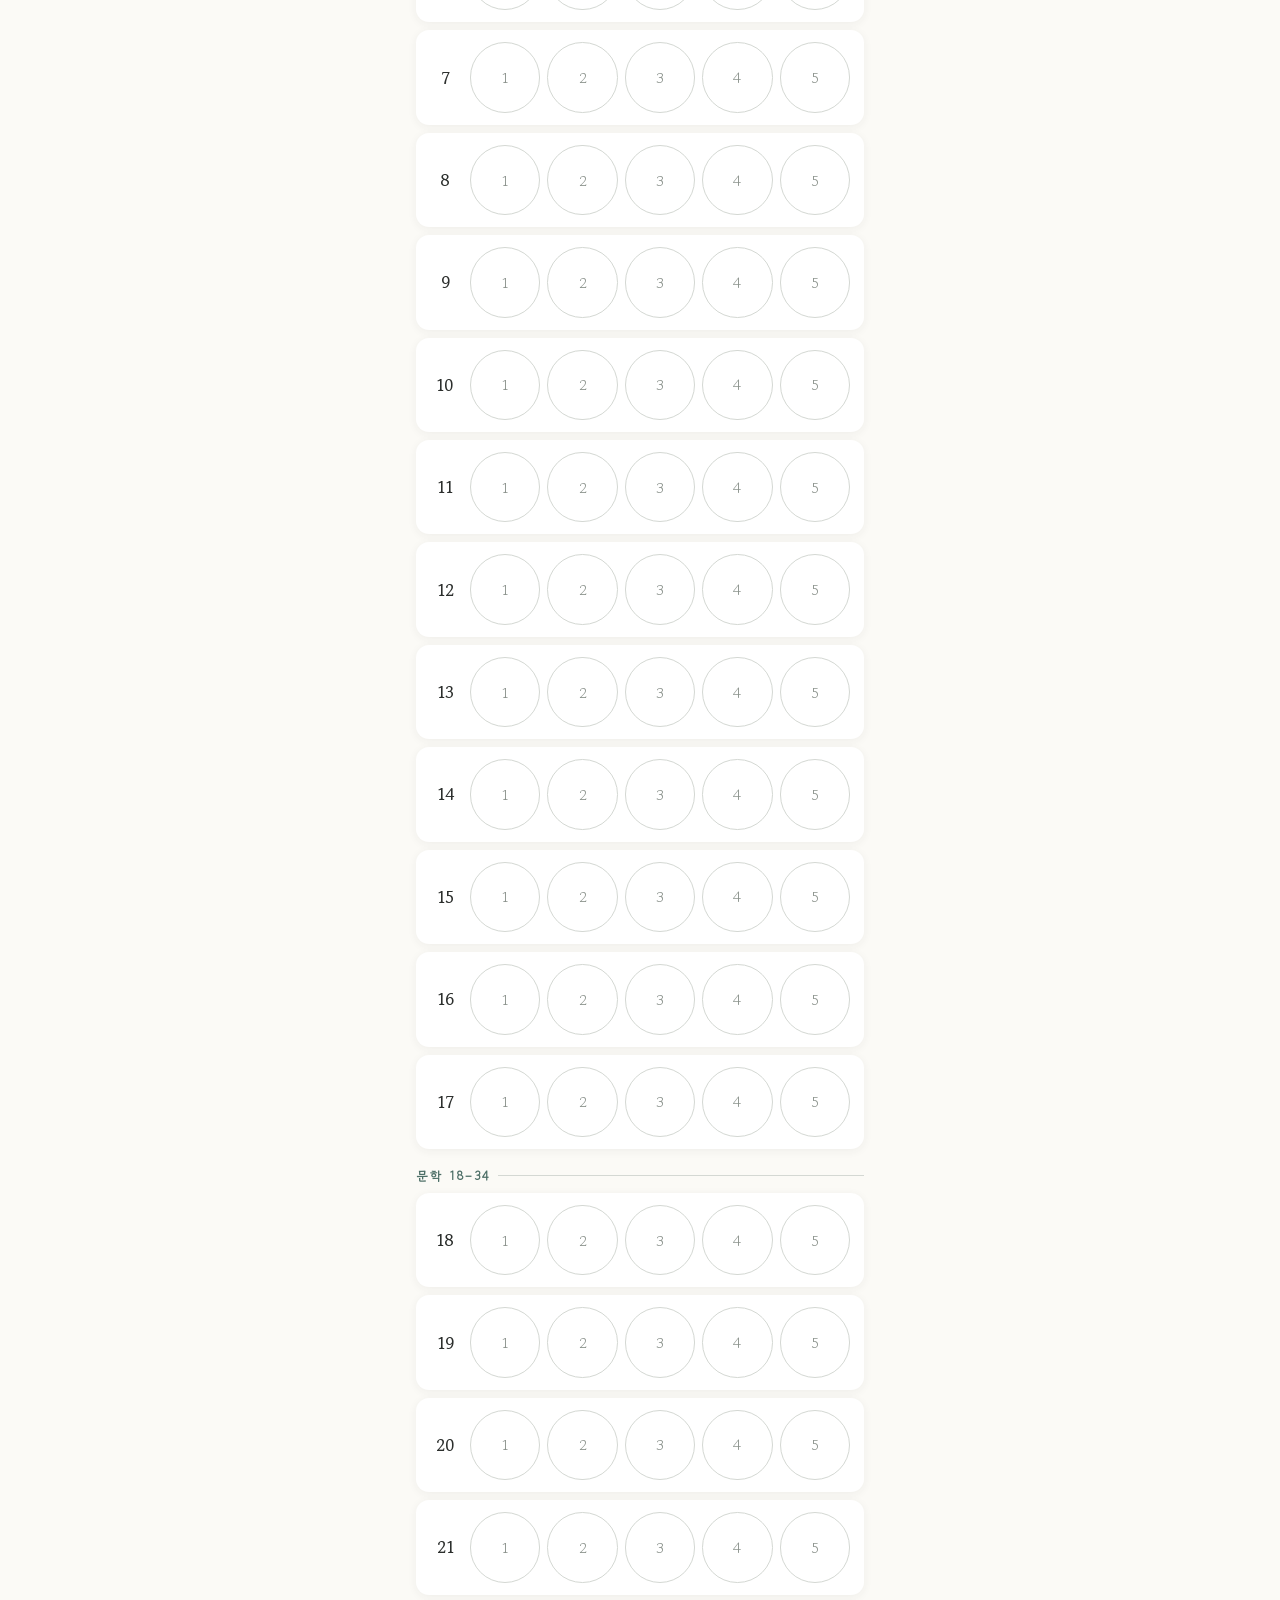
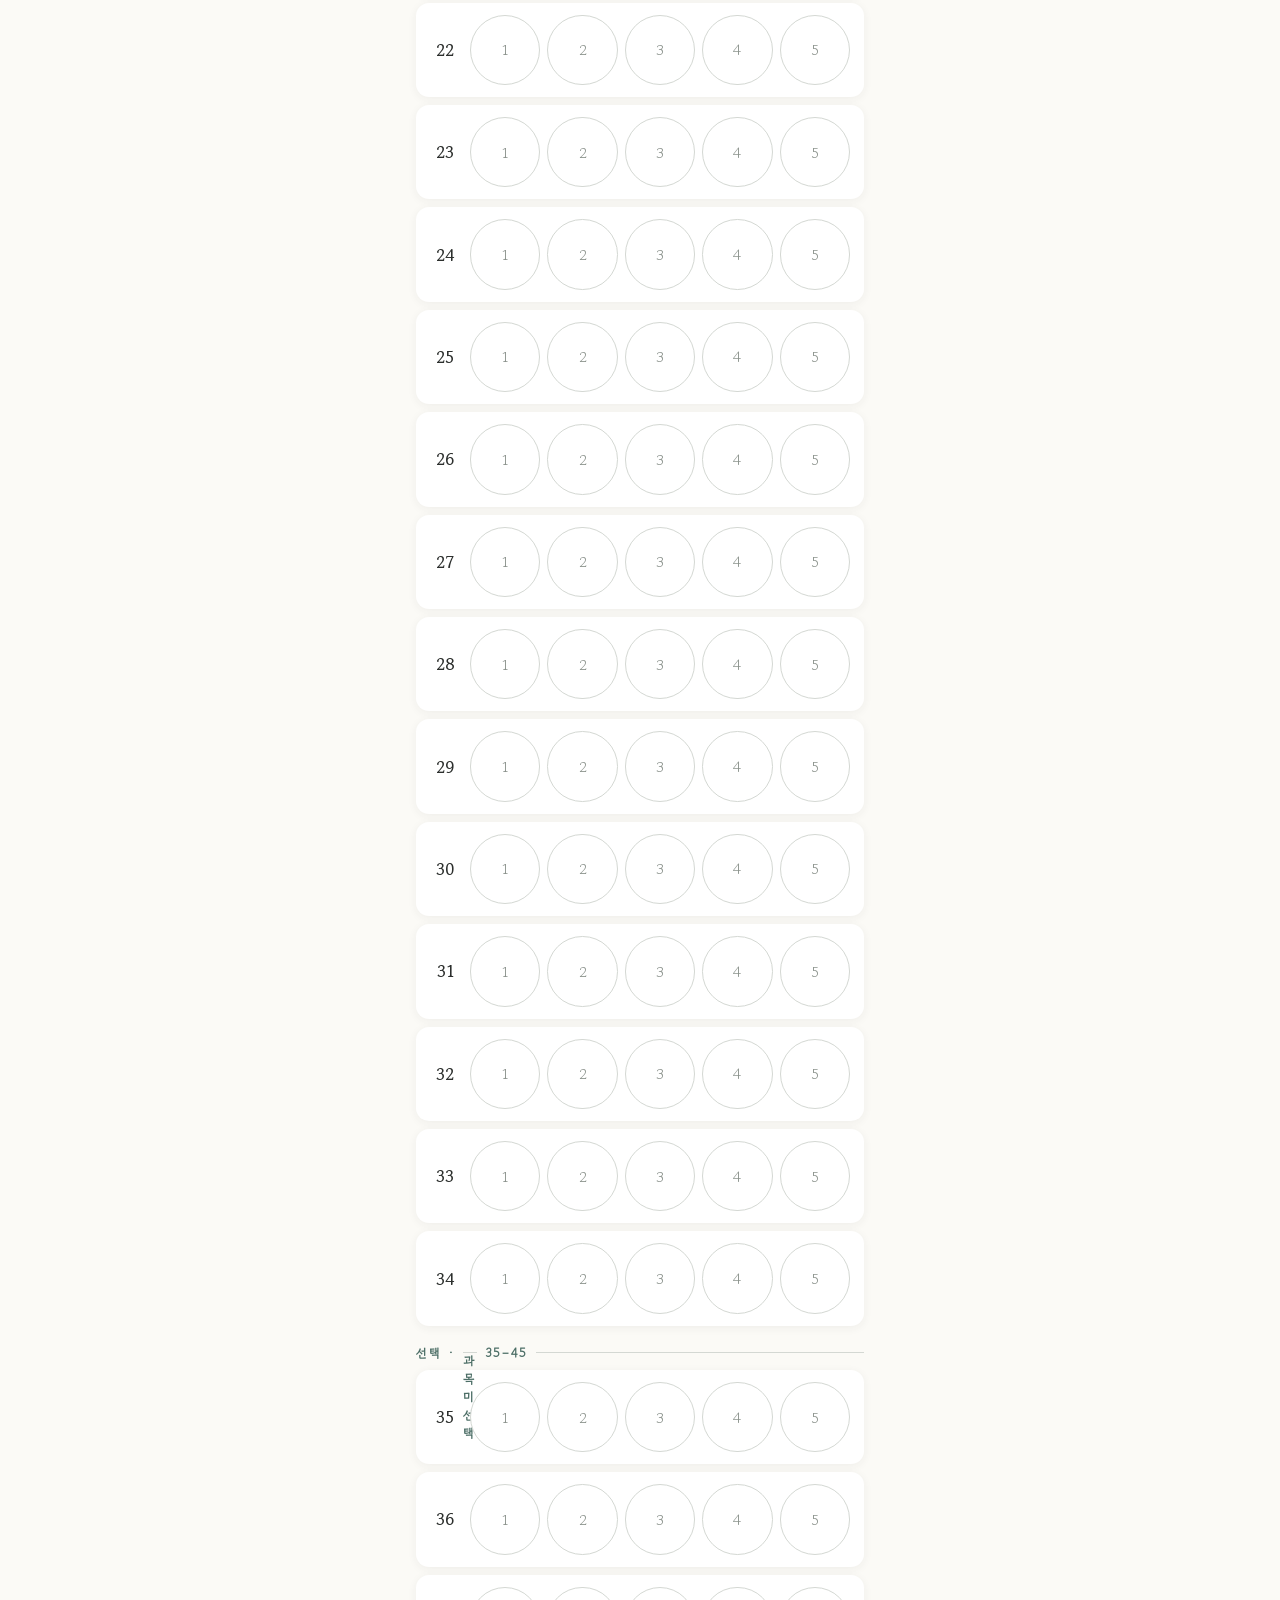
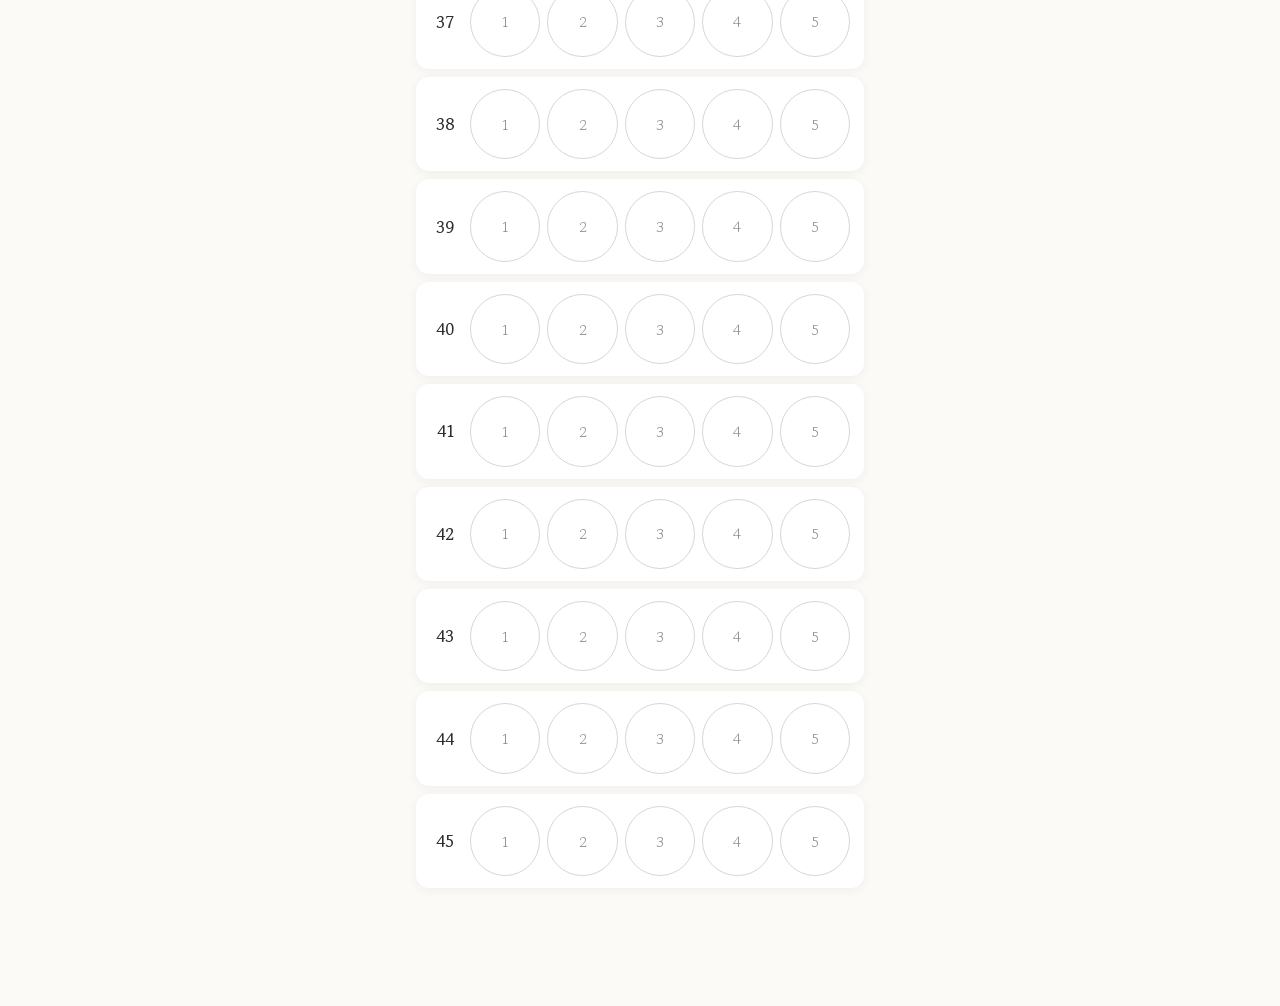
==== commit 0d5f45c1: "주간 모의고사 OMR 슈국 브랜드 컬러 적용 · 타이틀 왼쪽 강조선 삭제 컬러 시스템 기준: 헤더 브랜드 민트(#C6D5D2), 주요 인터랙션 (#628C83), 배경 cream(" ====
--- a/omr_student.html
+++ b/omr_student.html
@@ -12,12 +12,12 @@
 <link href="https://fonts.googleapis.com/css2?family=Gowun+Batang:wght@400;700&family=Gowun+Dodum&display=swap" rel="stylesheet">
 <style>
   :root{
-    --sage:#a9c0b4; --sage-d:#7fa08f;
-    --lav:#b8b0cc; --lav-d:#8d83a8;
-    --ink:#3f3a44; --muted:#8a8590;
-    --line:#e4e0e8; --paper:#f7f6f3; --card:#ffffff;
-    --ok:#1b8a3a; --ok-bg:#e3f2e8; --bad:#d0473f; --bar:#9b8fb5;
-    --shadow:0 2px 10px rgba(63,58,68,.06);
+    --sage:#A6C1BB; --sage-d:#628C83;
+    --accent:#628C83; --accent-d:#4C6E66;
+    --ink:#2C2F2D; --muted:#8B928C;
+    --line:#D4D8D3; --paper:#FBFAF6; --card:#ffffff;
+    --ok:#3E9B74; --ok-bg:#E4F1EA; --bad:#DB4C39; --bar:#628C83;
+    --shadow:0 2px 10px rgba(44,47,45,.06);
   }
   *{box-sizing:border-box;-webkit-tap-highlight-color:transparent;}
   html,body{margin:0;padding:0;}
@@ -29,20 +29,19 @@
   }
   /* ── 헤더 ── */
   .brand{
-    background:linear-gradient(135deg,#d8cfe6 0%,#c4d4cc 100%);
+    background:#C6D5D2;
     padding:22px 20px 18px; text-align:center;
     border-radius:0 0 22px 22px; box-shadow:var(--shadow);
   }
   .brand .name{
     font-family:'Gowun Batang',serif; font-weight:700;
-    font-size:27px; letter-spacing:3px; color:#473f55;
-  }
-  .brand .sub{ font-family:'Gowun Batang',serif; font-size:14px; color:#5d5568; letter-spacing:4px; margin-top:5px; }
+    font-size:27px; letter-spacing:3px; color:#2C2F2D;
+  }
+  .brand .sub{ font-family:'Gowun Batang',serif; font-size:14px; color:#3A544E; letter-spacing:4px; margin-top:5px; }
   .title-bar{
     background:var(--card); margin:16px 16px 0; padding:13px 18px;
     border-radius:12px; box-shadow:var(--shadow);
     font-family:'Gowun Batang',serif; font-size:15px; font-weight:700;
-    border-left:5px solid var(--lav);
   }
   /* ── 학생정보 카드 ── */
   .card{
@@ -60,7 +59,7 @@
     border-radius:10px; font-size:16px; font-family:inherit; background:#fafafb;
     transition:border-color .15s;
   }
-  input[type=text]:focus{ outline:none; border-color:var(--lav); background:#fff; }
+  input[type=text]:focus{ outline:none; border-color:var(--accent); background:#fff; }
   /* 응시일 드롭다운 */
   .date-row{ display:flex; align-items:center; gap:8px; margin-top:6px; }
   .sel{
@@ -68,7 +67,7 @@
     font-size:16px; font-family:inherit; background:#fafafb; color:var(--ink);
     -webkit-appearance:none; appearance:none; text-align:center;
   }
-  .sel:focus{ outline:none; border-color:var(--lav); background:#fff; }
+  .sel:focus{ outline:none; border-color:var(--accent); background:#fff; }
   .date-row .unit{ font-size:14px; color:var(--muted); }
   /* 선택과목 토글 */
   .subj{ display:flex; gap:10px; margin-top:6px; }
@@ -78,8 +77,8 @@
     cursor:pointer; transition:all .15s; font-weight:700;
   }
   .subj button.on{
-    background:var(--lav); border-color:var(--lav); color:#fff;
-    box-shadow:0 3px 8px rgba(141,131,168,.35);
+    background:var(--accent); border-color:var(--accent); color:#fff;
+    box-shadow:0 3px 8px rgba(98,140,131,.35);
   }
   /* ── 진행률 ── */
   .progress-wrap{
@@ -87,12 +86,12 @@
     padding:10px 16px 8px; backdrop-filter:blur(4px);
   }
   .progress-info{ display:flex; justify-content:space-between; font-size:12px; color:var(--muted); margin-bottom:6px; }
-  .progress-info b{ color:var(--lav-d); font-size:14px; }
+  .progress-info b{ color:var(--accent-d); font-size:14px; }
   .bar{ height:7px; background:var(--line); border-radius:99px; overflow:hidden; }
-  .bar > i{ display:block; height:100%; width:0; background:linear-gradient(90deg,var(--sage),var(--lav)); transition:width .3s; }
+  .bar > i{ display:block; height:100%; width:0; background:var(--accent); transition:width .3s; }
   /* ── 문항 섹션 ── */
   .sec-label{
-    margin:18px 16px 4px; font-size:12px; letter-spacing:2px; color:var(--lav-d);
+    margin:18px 16px 4px; font-size:12px; letter-spacing:2px; color:var(--accent-d);
     font-weight:700; display:flex; align-items:center; gap:8px;
   }
   .sec-label span{ flex:1; height:1px; background:var(--line); }
@@ -116,7 +115,7 @@
   .choices button:active{ transform:scale(.9); }
   .choices button.sel{
     background:var(--sage-d); border-color:var(--sage-d); color:#fff; font-weight:700;
-    box-shadow:0 2px 6px rgba(127,160,143,.4);
+    box-shadow:0 2px 6px rgba(98,140,131,.4);
   }
   /* ── 하단 제출 바 ── */
   .footer{
@@ -126,12 +125,12 @@
   }
   #submit{
     width:100%; padding:17px; border:none; border-radius:13px;
-    background:var(--lav-d); color:#fff; font-size:17px; font-weight:700;
+    background:var(--accent); color:#fff; font-size:17px; font-weight:700;
     font-family:'Gowun Batang',serif; cursor:pointer; letter-spacing:2px;
-    box-shadow:0 4px 14px rgba(141,131,168,.4); transition:opacity .15s;
+    box-shadow:0 4px 14px rgba(98,140,131,.4); transition:opacity .15s;
   }
   #submit:active{ opacity:.85; }
-  #submit:disabled{ background:var(--muted); box-shadow:none; }
+  #submit:disabled{ background:#E8EAE7; color:#A9AFAC; box-shadow:none; }
   /* ── 완료 화면 ── */
   .done{
     display:none; text-align:center; padding:70px 30px;
@@ -152,39 +151,39 @@
 
   /* ───── 성적표 영역 ───── */
   #report{ display:none; }
-  #report .rbrand{ background:linear-gradient(135deg,#d8cfe6 0%,#c4d4cc 100%);
+  #report .rbrand{ background:#C6D5D2;
     padding:22px; display:flex; align-items:center; justify-content:space-between;
     border-radius:0 0 22px 22px; box-shadow:var(--shadow); }
-  #report .rbrand .name{ font-family:'Gowun Batang',serif; font-weight:700; font-size:24px; letter-spacing:2px; color:#473f55; }
-  #report .rbrand .sub{ font-family:'Gowun Batang',serif; font-size:13px; color:#5d5568; letter-spacing:2px; margin-top:4px; }
+  #report .rbrand .name{ font-family:'Gowun Batang',serif; font-weight:700; font-size:24px; letter-spacing:2px; color:#2C2F2D; }
+  #report .rbrand .sub{ font-family:'Gowun Batang',serif; font-size:13px; color:#3A544E; letter-spacing:2px; margin-top:4px; }
   #report .rbrand .logo{ width:54px;height:54px;border-radius:50%;background:rgba(255,255,255,.55);
-    display:flex;align-items:center;justify-content:center;font-family:'Gowun Batang',serif;font-size:11px;color:#6b6280; }
-  #report .tbar{ background:#e8e3f0; margin:16px; padding:11px 18px; border-radius:10px;
-    font-family:'Gowun Batang',serif; font-size:15px; font-weight:700; color:#4a4356; text-align:center; }
+    display:flex;align-items:center;justify-content:center;font-family:'Gowun Batang',serif;font-size:11px;color:#4C6E66; }
+  #report .tbar{ background:#E0EAE7; margin:16px; padding:11px 18px; border-radius:10px;
+    font-family:'Gowun Batang',serif; font-size:15px; font-weight:700; color:#3A544E; text-align:center; }
   #report section{ margin:16px; }
   #report h2{ font-family:'Gowun Batang',serif; font-size:16px; margin:0 0 10px; display:flex; align-items:center; gap:8px; }
-  #report h2::before{ content:""; width:9px;height:9px;border-radius:2px;background:var(--lav); }
+  #report h2::before{ content:""; width:9px;height:9px;border-radius:2px;background:var(--accent); }
   #report table{ width:100%; border-collapse:collapse; background:#fff; border-radius:10px; overflow:hidden; box-shadow:var(--shadow); }
   #report th,#report td{ padding:11px 8px; text-align:center; font-size:14px; }
-  #report .info th{ background:#cdd9e0; color:#3c4a52; font-weight:700; }
-  #report .info td{ background:#efeef1; }
-  #report .score th{ background:#cdd9e0; color:#3c4a52; }
-  #report .score td{ background:#efeef1; font-size:15px; }
-  #report .score .big{ font-family:'Gowun Batang',serif; font-size:22px; font-weight:700; color:var(--lav-d); }
-  #report table.areatbl th{ background:#dcd5e6; color:#473f55; font-size:13px; padding:9px 6px; }
+  #report .info th{ background:#E0EAE7; color:#3A544E; font-weight:700; }
+  #report .info td{ background:#F4F5F3; }
+  #report .score th{ background:#E0EAE7; color:#3A544E; }
+  #report .score td{ background:#F4F5F3; font-size:15px; }
+  #report .score .big{ font-family:'Gowun Batang',serif; font-size:22px; font-weight:700; color:var(--accent-d); }
+  #report table.areatbl th{ background:#E0EAE7; color:#3A544E; font-size:13px; padding:9px 6px; }
   #report table.areatbl td{ padding:9px 6px; font-size:13.5px; border-bottom:1px solid var(--line); white-space:nowrap; }
   #report table.areatbl td.areaname{ text-align:left; padding-left:14px; }
   #report table.areatbl .cat{ color:var(--muted); font-size:12px; font-weight:700; }
-  #report table.areatbl .hit{ color:var(--lav-d); font-weight:700; }
-  #report table.areatbl tr.total td{ background:#efeef1; font-weight:700; }
+  #report table.areatbl .hit{ color:var(--accent-d); font-weight:700; }
+  #report table.areatbl tr.total td{ background:#F4F5F3; font-weight:700; }
   #report .chart{ background:#fff; border-radius:10px; box-shadow:var(--shadow); padding:14px 10px 8px; margin-top:14px; }
   #report .grid-wrap{ overflow-x:auto; background:#fff; border-radius:10px; box-shadow:var(--shadow); padding:4px; }
   #report table.scoretbl{ min-width:480px; }
-  #report table.scoretbl th,#report table.scoretbl td{ padding:7px 5px; font-size:12.5px; border:1px solid #eee; }
-  #report .rowlabel{ background:#dcd5e6; color:#473f55; font-weight:700; white-space:nowrap; font-size:12px; }
-  #report .qn{ background:#e8e3f0; font-weight:700; color:#4a4356; }
+  #report table.scoretbl th,#report table.scoretbl td{ padding:7px 5px; font-size:12.5px; border:1px solid #EEF0ED; }
+  #report .rowlabel{ background:#E0EAE7; color:#3A544E; font-weight:700; white-space:nowrap; font-size:12px; }
+  #report .qn{ background:#E0EAE7; font-weight:700; color:#3A544E; }
   #report td.o{ color:var(--ok); font-weight:700; }
-  #report td.x{ color:var(--bad); font-weight:700; background:#fcebea; }
+  #report td.x{ color:var(--bad); font-weight:700; background:#FADED9; }
   #report .legend{ font-size:12px; color:var(--muted); margin-top:8px; text-align:right; }
 </style>
 </head>
@@ -319,7 +318,7 @@
       const label=document.createElement('div');
       label.className='sec-label';
       if(sec.select){
-        label.innerHTML=`선택 · <span id="subjLabel" style="flex:0;color:var(--lav-d)">과목 미선택</span> ${sec.from}–${sec.to}<span></span>`;
+        label.innerHTML=`선택 · <span id="subjLabel" style="flex:0;color:var(--accent-d)">과목 미선택</span> ${sec.from}–${sec.to}<span></span>`;
       }else{
         label.innerHTML=`${sec.name} ${sec.from}–${sec.to}<span></span>`;
       }
@@ -361,6 +360,22 @@
     t.textContent=msg; t.classList.add('show');
     clearTimeout(t._t); t._t=setTimeout(()=>t.classList.remove('show'),2200);
   }
+
+  // 학생 개별 페이지에서 넘어온 경우 이름·학교·학년·학부모8자리 자동 입력.
+  // (웹앱 주소 뒤 ?name=&school=&grade=&sid= — 허브 omr.html 이 실어 보냄)
+  (function prefill(){
+    if(!(window.google && google.script && google.script.url && google.script.url.getLocation)) return;
+    google.script.url.getLocation(function(loc){
+      var p = (loc && loc.parameter) || {};
+      if(p.name)   document.getElementById('name').value = p.name;
+      if(p.school) document.getElementById('school').value = p.school;
+      if(p.sid)    document.getElementById('parentPhone').value = String(p.sid).replace(/\D/g,'');
+      if(p.grade){
+        var b = document.querySelector('.subj button[data-grade="'+String(p.grade)+'"]');
+        if(b) pickGrade(b);
+      }
+    });
+  })();
 
   function submit(){
     const name=document.getElementById('name').value.trim();
